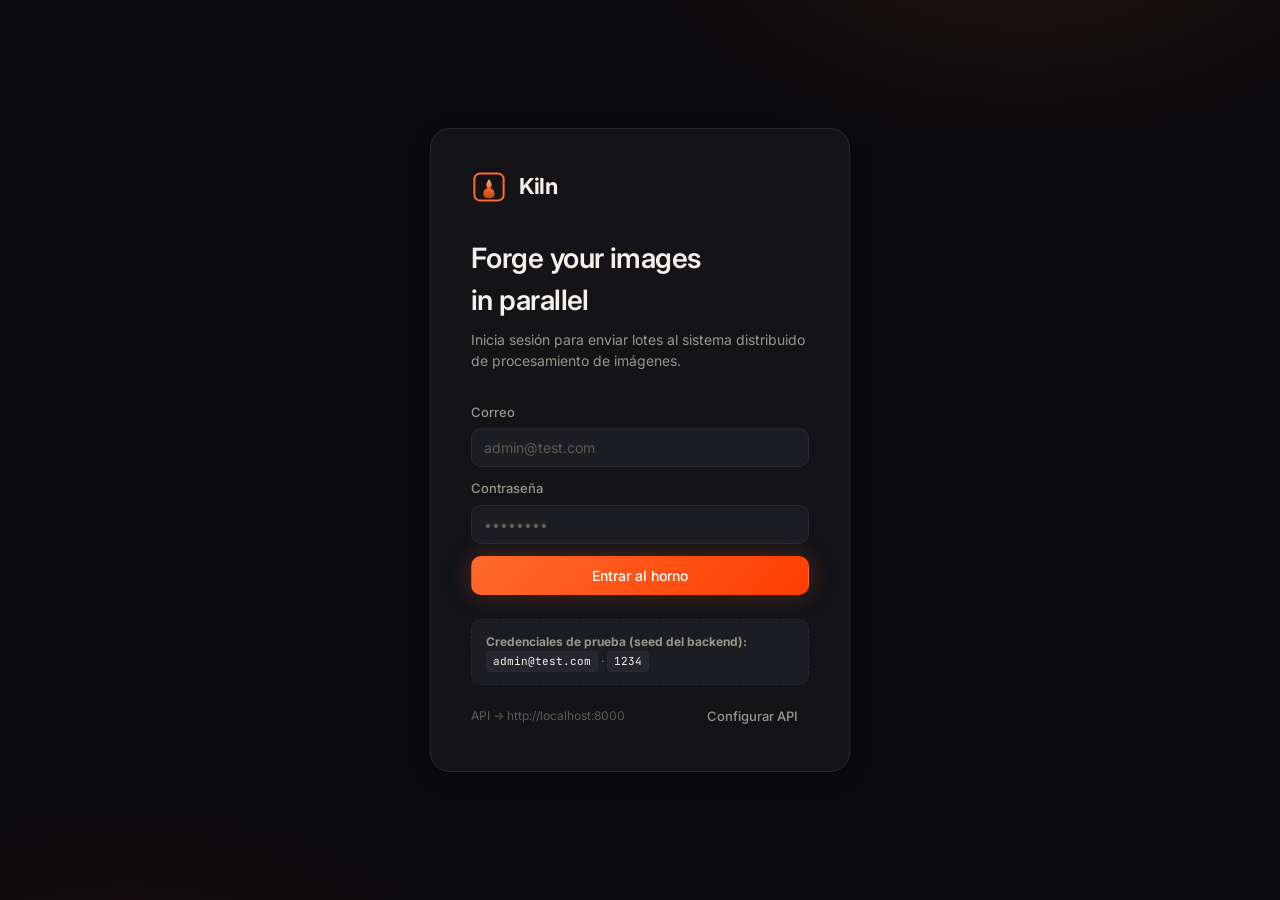
==== kiln-frontend/forge.html @ 8c41ac7a "feature: auth + front consumer" ====
<!DOCTYPE html>
<html lang="es">
<head>
  <meta charset="UTF-8"/>
  <meta name="viewport" content="width=device-width, initial-scale=1.0"/>
  <title>Kiln — Forge batch</title>
  <link rel="icon" type="image/svg+xml" href="assets/logo.svg"/>
  <link rel="preconnect" href="https://fonts.googleapis.com"/>
  <link rel="preconnect" href="https://fonts.gstatic.com" crossorigin/>
  <link href="https://fonts.googleapis.com/css2?family=Inter:wght@400;500;600;700&family=JetBrains+Mono:wght@400;500&display=swap" rel="stylesheet"/>
  <link rel="stylesheet" href="css/styles.css"/>
</head>
<body>
  <main class="container">
    <div class="page-header">
      <div>
        <h1>Forge un lote nuevo</h1>
        <p>
          Sube tus imágenes, define transformaciones globales que aplican a todas y,
          si quieres, añade pasos específicos por imagen. Al enviar, Kiln empaqueta
          cada imagen con su JSON y lo publica al sistema distribuido.
        </p>
      </div>
      <div class="flex-gap">
        <button class="btn" id="btn-reset" title="Vaciar la canvas actual">Limpiar</button>
        <button class="btn btn-primary" id="btn-forge">
          <svg width="16" height="16" viewBox="0 0 24 24" fill="none" stroke="currentColor" stroke-width="2" stroke-linecap="round" stroke-linejoin="round">
            <path d="M5 3v4m-2-2h4M19 17v4m-2-2h4M14 3l1.5 3.5L19 8l-3.5 1.5L14 13l-1.5-3.5L9 8l3.5-1.5Z"/>
          </svg>
          Forjar lote
        </button>
      </div>
    </div>

    <div class="forge-grid">
      <!-- LEFT: Images panel -->
      <section class="panel">
        <div class="panel-header">
          <div>
            <h3 class="card-title">Imágenes del lote</h3>
            <p class="card-subtitle">JPEG, PNG o TIFF · clic para editar transformaciones por imagen</p>
          </div>
          <span class="badge" id="img-counter">0</span>
        </div>
        <div class="panel-body">
          <label class="dropzone" id="dropzone">
            <input type="file" id="file-input" accept=".jpg,.jpeg,.png,.tif,.tiff,image/jpeg,image/png,image/tiff" multiple/>
            <svg class="dropzone-icon" viewBox="0 0 24 24" fill="none" stroke="currentColor" stroke-width="1.5" stroke-linecap="round" stroke-linejoin="round">
              <path d="M21 15v4a2 2 0 0 1-2 2H5a2 2 0 0 1-2-2v-4"/>
              <polyline points="17 8 12 3 7 8"/>
              <line x1="12" y1="3" x2="12" y2="15"/>
            </svg>
            <div class="dropzone-title">Arrastra imágenes aquí o haz clic para seleccionar</div>
            <div class="dropzone-sub">Formatos permitidos: JPEG, PNG, TIFF</div>
          </label>
          <div class="img-grid" id="img-grid"></div>
        </div>
      </section>

      <!-- RIGHT: Transformations panel -->
      <section class="panel">
        <div class="panel-header">
          <div>
            <h3 class="card-title">Transformaciones</h3>
            <p class="card-subtitle">Las globales se aplican a TODAS · las individuales se suman después</p>
          </div>
        </div>
        <div class="panel-body">
          <div class="scope-tabs" role="tablist">
            <button class="scope-tab active" data-scope="global">
              Globales <span class="count" id="count-global">0</span>
            </button>
            <button class="scope-tab" data-scope="individual" id="tab-individual" disabled>
              Imagen activa <span class="count" id="count-individual">0</span>
            </button>
          </div>

          <p class="scope-subtitle" id="scope-help">
            Estas transformaciones se aplican a todas las imágenes del lote.
          </p>

          <div class="field-group mt-16">
            <label class="label">Añadir transformación</label>
            <div class="input-row">
              <select class="select" id="transform-select"></select>
              <button class="btn btn-primary" id="btn-add-transform" style="flex: 0 0 auto;">
                +
              </button>
            </div>
          </div>

          <div id="transform-list-wrap" class="mt-16">
            <div class="transform-list" id="transform-list"></div>
          </div>

          <hr/>

          <div class="flex-between" style="margin-bottom: 8px;">
            <span class="label mt-0">Preview del JSON de la imagen activa</span>
            <span class="text-xs text-dim mono" id="active-img-name">—</span>
          </div>
          <div class="json-preview mono" id="json-preview">// Sube al menos una imagen y añade transformaciones</div>
        </div>
      </section>
    </div>

    <!-- Forging status modal -->
    <div class="modal-overlay" id="forge-modal">
      <div class="modal">
        <h3 class="modal-title" id="forge-modal-title">Forjando lote…</h3>
        <p class="modal-body" id="forge-modal-body">
          Enviando <span class="mono" id="forge-count">0</span> imágenes al sistema distribuido.
          Kiln publicará un mensaje por imagen en RabbitMQ y los workers procesarán en paralelo.
        </p>
        <div class="progress-bar">
          <div class="progress-fill indeterminate" id="forge-progress"></div>
        </div>
        <div class="mt-16 text-xs text-muted" id="forge-modal-status">
          Contactando el backend…
        </div>
        <div class="modal-actions mt-16 hidden" id="forge-modal-actions">
          <a class="btn" id="forge-goto-lotes" href="lotes.html">Ver mis lotes</a>
          <a class="btn btn-primary" id="forge-goto-detail" href="#">Abrir lote</a>
        </div>
      </div>
    </div>
  </main>

  <script type="module" src="js/forge.js"></script>
</body>
</html>
---- kiln-frontend/css/styles.css ----
/* ============================================================
   KILN — Global Styles
   Ver BRANDING.md para tokens y principios de diseño.
   ============================================================ */

:root {
  /* Color tokens */
  --bg: #0b0b0e;
  --surface: #131318;
  --surface-2: #1c1c23;
  --surface-3: #26262f;
  --border: #2a2a33;
  --border-strong: #3a3a45;
  --text: #f5f1e8;
  --text-muted: #9b9689;
  --text-dim: #5e5b53;
  --accent: #ff6b2c;
  --accent-hover: #ff884f;
  --accent-dim: #3a2418;
  --accent-soft: rgba(255, 107, 44, 0.1);
  --success: #4ade80;
  --warning: #fbbf24;
  --error: #ef4444;
  --info: #60a5fa;

  /* Radii */
  --radius-sm: 6px;
  --radius-md: 10px;
  --radius-lg: 14px;
  --radius-xl: 20px;

  /* Shadows */
  --shadow-sm: 0 1px 2px rgba(0, 0, 0, 0.4);
  --shadow-md: 0 6px 20px rgba(0, 0, 0, 0.35);
  --shadow-glow: 0 0 24px rgba(255, 107, 44, 0.25);

  /* Motion */
  --ease: cubic-bezier(0.2, 0.8, 0.2, 1);
  --fast: 120ms;
  --med: 200ms;

  /* Font */
  --font-sans: "Inter", system-ui, -apple-system, "Segoe UI", sans-serif;
  --font-mono: "JetBrains Mono", ui-monospace, "SF Mono", Consolas, monospace;
}

* {
  box-sizing: border-box;
}

html,
body {
  margin: 0;
  padding: 0;
  background: var(--bg);
  color: var(--text);
  font-family: var(--font-sans);
  font-size: 16px;
  line-height: 1.5;
  -webkit-font-smoothing: antialiased;
  -moz-osx-font-smoothing: grayscale;
}

body {
  min-height: 100vh;
}

/* Background texture (subtle radial warmth) */
body::before {
  content: "";
  position: fixed;
  inset: 0;
  pointer-events: none;
  background:
    radial-gradient(ellipse 60% 50% at 80% -10%, rgba(255, 107, 44, 0.08), transparent 60%),
    radial-gradient(ellipse 50% 40% at 10% 110%, rgba(255, 61, 0, 0.05), transparent 60%);
  z-index: 0;
}

a {
  color: var(--accent);
  text-decoration: none;
  transition: color var(--fast) var(--ease);
}
a:hover {
  color: var(--accent-hover);
}

h1, h2, h3, h4 {
  margin: 0;
  letter-spacing: -0.02em;
  font-weight: 600;
}
h1 { font-size: 28px; }
h2 { font-size: 22px; }
h3 { font-size: 18px; }

code, pre, .mono {
  font-family: var(--font-mono);
}

hr {
  border: none;
  border-top: 1px solid var(--border);
  margin: 24px 0;
}

::selection {
  background: var(--accent);
  color: var(--bg);
}

/* ============================================================
   Topbar
   ============================================================ */
.topbar {
  position: sticky;
  top: 0;
  z-index: 100;
  height: 56px;
  border-bottom: 1px solid var(--border);
  background: rgba(11, 11, 14, 0.8);
  backdrop-filter: blur(12px);
  -webkit-backdrop-filter: blur(12px);
}
.topbar-inner {
  max-width: 1280px;
  margin: 0 auto;
  padding: 0 24px;
  height: 100%;
  display: flex;
  align-items: center;
  gap: 32px;
}
.brand {
  display: flex;
  align-items: center;
  gap: 10px;
  font-size: 16px;
  font-weight: 600;
  letter-spacing: -0.01em;
  color: var(--text);
}
.brand img {
  width: 24px;
  height: 24px;
}
.brand:hover {
  color: var(--text);
}
.nav {
  display: flex;
  gap: 4px;
  flex: 1;
}
.nav a {
  padding: 8px 12px;
  border-radius: var(--radius-md);
  color: var(--text-muted);
  font-size: 14px;
  font-weight: 500;
  transition: all var(--fast) var(--ease);
}
.nav a:hover {
  color: var(--text);
  background: var(--surface-2);
}
.nav a.active {
  color: var(--accent);
  background: var(--accent-soft);
}
.topbar-actions {
  display: flex;
  align-items: center;
  gap: 8px;
}
.user-chip {
  display: flex;
  align-items: center;
  gap: 8px;
  padding: 6px 12px;
  background: var(--surface-2);
  border: 1px solid var(--border);
  border-radius: var(--radius-md);
  font-size: 13px;
  color: var(--text-muted);
}
.user-chip .dot {
  width: 8px;
  height: 8px;
  border-radius: 50%;
  background: var(--success);
}

/* ============================================================
   Buttons
   ============================================================ */
.btn {
  display: inline-flex;
  align-items: center;
  justify-content: center;
  gap: 8px;
  padding: 10px 16px;
  border-radius: var(--radius-md);
  border: 1px solid transparent;
  font-family: inherit;
  font-size: 14px;
  font-weight: 500;
  cursor: pointer;
  transition: all var(--fast) var(--ease);
  background: var(--surface-2);
  color: var(--text);
  border-color: var(--border);
  white-space: nowrap;
}
.btn:hover:not(:disabled) {
  background: var(--surface-3);
  border-color: var(--border-strong);
}
.btn:disabled {
  opacity: 0.5;
  cursor: not-allowed;
}

.btn-primary {
  background: linear-gradient(135deg, #ff6b2c 0%, #ff3d00 100%);
  color: #fff;
  border-color: transparent;
  box-shadow: var(--shadow-glow);
}
.btn-primary:hover:not(:disabled) {
  background: linear-gradient(135deg, #ff884f 0%, #ff5722 100%);
  box-shadow: 0 0 32px rgba(255, 107, 44, 0.4);
}

.btn-ghost {
  background: transparent;
  border-color: transparent;
  color: var(--text-muted);
}
.btn-ghost:hover:not(:disabled) {
  background: var(--surface-2);
  color: var(--text);
  border-color: transparent;
}

.btn-danger {
  background: transparent;
  color: var(--error);
  border-color: transparent;
}
.btn-danger:hover:not(:disabled) {
  background: rgba(239, 68, 68, 0.1);
  border-color: transparent;
}

.btn-sm {
  padding: 6px 10px;
  font-size: 13px;
}
.btn-icon {
  padding: 8px;
  width: 36px;
  height: 36px;
}
.btn-block {
  width: 100%;
}

/* ============================================================
   Inputs
   ============================================================ */
.label {
  display: block;
  font-size: 13px;
  font-weight: 500;
  color: var(--text-muted);
  margin-bottom: 6px;
}
.input, .select, .textarea {
  width: 100%;
  padding: 10px 12px;
  background: var(--surface-2);
  border: 1px solid var(--border);
  border-radius: var(--radius-md);
  color: var(--text);
  font-family: inherit;
  font-size: 14px;
  transition: all var(--fast) var(--ease);
}
.input:focus, .select:focus, .textarea:focus {
  outline: none;
  border-color: var(--accent);
  background: var(--surface);
  box-shadow: 0 0 0 3px var(--accent-soft);
}
.input::placeholder {
  color: var(--text-dim);
}
.select {
  appearance: none;
  background-image: url("data:image/svg+xml,%3Csvg xmlns='http://www.w3.org/2000/svg' width='12' height='12' viewBox='0 0 12 12'%3E%3Cpath fill='none' stroke='%239b9689' stroke-width='1.5' d='M3 5l3 3 3-3'/%3E%3C/svg%3E");
  background-repeat: no-repeat;
  background-position: right 12px center;
  padding-right: 32px;
}
.input-row {
  display: flex;
  gap: 8px;
}
.input-row > * { flex: 1; }

.field-group {
  display: flex;
  flex-direction: column;
  gap: 12px;
}
.field-inline {
  display: grid;
  grid-template-columns: repeat(auto-fit, minmax(140px, 1fr));
  gap: 10px;
}

/* ============================================================
   Cards & Panels
   ============================================================ */
.container {
  max-width: 1280px;
  margin: 0 auto;
  padding: 32px 24px;
  position: relative;
  z-index: 1;
}
.container-sm { max-width: 480px; }
.container-md { max-width: 800px; }

.card {
  background: var(--surface);
  border: 1px solid var(--border);
  border-radius: var(--radius-lg);
  padding: 24px;
}
.card-header {
  display: flex;
  justify-content: space-between;
  align-items: center;
  margin-bottom: 16px;
}
.card-title {
  font-size: 16px;
  font-weight: 600;
  margin: 0;
}
.card-subtitle {
  font-size: 13px;
  color: var(--text-muted);
  margin: 4px 0 0;
}

.panel {
  background: var(--surface);
  border: 1px solid var(--border);
  border-radius: var(--radius-lg);
  overflow: hidden;
}
.panel-header {
  padding: 16px 20px;
  border-bottom: 1px solid var(--border);
  display: flex;
  justify-content: space-between;
  align-items: center;
  gap: 12px;
}
.panel-body {
  padding: 20px;
}

/* ============================================================
   Badges & Chips
   ============================================================ */
.badge {
  display: inline-flex;
  align-items: center;
  gap: 6px;
  padding: 3px 8px;
  border-radius: var(--radius-sm);
  font-size: 12px;
  font-weight: 500;
  background: var(--surface-3);
  color: var(--text-muted);
  border: 1px solid var(--border);
}
.badge-accent { background: var(--accent-soft); color: var(--accent); border-color: transparent; }
.badge-success { background: rgba(74, 222, 128, 0.1); color: var(--success); border-color: transparent; }
.badge-warning { background: rgba(251, 191, 36, 0.1); color: var(--warning); border-color: transparent; }
.badge-error { background: rgba(239, 68, 68, 0.1); color: var(--error); border-color: transparent; }
.badge-info { background: rgba(96, 165, 250, 0.1); color: var(--info); border-color: transparent; }

.chip {
  display: inline-flex;
  align-items: center;
  gap: 6px;
  padding: 4px 10px;
  border-radius: 999px;
  background: var(--surface-3);
  color: var(--text-muted);
  font-size: 12px;
  border: 1px solid var(--border);
}

/* ============================================================
   Login
   ============================================================ */
.login-wrap {
  min-height: 100vh;
  display: grid;
  place-items: center;
  padding: 24px;
  position: relative;
  z-index: 1;
}
.login-card {
  width: 100%;
  max-width: 420px;
  background: var(--surface);
  border: 1px solid var(--border);
  border-radius: var(--radius-xl);
  padding: 40px;
  box-shadow: var(--shadow-md);
}
.login-logo {
  display: flex;
  align-items: center;
  gap: 12px;
  margin-bottom: 32px;
}
.login-logo img { width: 36px; height: 36px; }
.login-logo-text {
  font-size: 22px;
  font-weight: 700;
  letter-spacing: -0.02em;
}
.login-title {
  font-size: 28px;
  font-weight: 600;
  letter-spacing: -0.02em;
  margin: 0 0 8px;
}
.login-sub {
  color: var(--text-muted);
  margin: 0 0 32px;
  font-size: 14px;
}
.login-hint {
  margin-top: 24px;
  padding: 12px 14px;
  background: var(--surface-2);
  border: 1px dashed var(--border);
  border-radius: var(--radius-md);
  font-size: 12px;
  color: var(--text-muted);
  line-height: 1.6;
}
.login-hint kbd {
  display: inline-block;
  padding: 1px 6px;
  background: var(--surface-3);
  border: 1px solid var(--border);
  border-radius: 4px;
  font-family: var(--font-mono);
  font-size: 11px;
  color: var(--text);
}

/* ============================================================
   Forge (batch builder)
   ============================================================ */
.forge-grid {
  display: grid;
  grid-template-columns: 1.4fr 1fr;
  gap: 24px;
  align-items: start;
}
@media (max-width: 1024px) {
  .forge-grid { grid-template-columns: 1fr; }
}

.page-header {
  display: flex;
  justify-content: space-between;
  align-items: flex-start;
  margin-bottom: 24px;
  gap: 24px;
  flex-wrap: wrap;
}
.page-header h1 {
  font-size: 28px;
  margin: 0 0 6px;
}
.page-header p {
  margin: 0;
  color: var(--text-muted);
  font-size: 14px;
  max-width: 600px;
}

/* Dropzone */
.dropzone {
  display: flex;
  flex-direction: column;
  align-items: center;
  justify-content: center;
  width: 100%;
  border: 2px dashed var(--border);
  border-radius: var(--radius-lg);
  padding: 40px 24px;
  text-align: center;
  background: var(--surface-2);
  transition: all var(--fast) var(--ease);
  cursor: pointer;
}
.dropzone:hover,
.dropzone.drag-over {
  border-color: var(--accent);
  background: var(--accent-soft);
}
.dropzone-icon {
  width: 44px;
  height: 44px;
  margin-bottom: 12px;
  color: var(--text-muted);
}
.dropzone-title {
  font-size: 15px;
  font-weight: 500;
  color: var(--text);
  margin-bottom: 4px;
}
.dropzone-sub {
  font-size: 13px;
  color: var(--text-muted);
}
.dropzone input[type="file"] {
  display: none;
}

/* Image grid */
.img-grid {
  display: grid;
  grid-template-columns: repeat(auto-fill, minmax(140px, 1fr));
  gap: 12px;
  margin-top: 16px;
}
.img-tile {
  position: relative;
  aspect-ratio: 1;
  border-radius: var(--radius-md);
  overflow: hidden;
  background: var(--surface-2);
  border: 2px solid var(--border);
  cursor: pointer;
  transition: all var(--fast) var(--ease);
}
.img-tile:hover {
  border-color: var(--border-strong);
  transform: translateY(-2px);
}
.img-tile.selected {
  border-color: var(--accent);
  box-shadow: var(--shadow-glow);
}
.img-tile img {
  width: 100%;
  height: 100%;
  object-fit: cover;
}
.img-tile-meta {
  position: absolute;
  bottom: 0;
  left: 0;
  right: 0;
  padding: 6px 8px;
  background: linear-gradient(to top, rgba(0, 0, 0, 0.85), transparent);
  font-size: 11px;
  color: var(--text);
  display: flex;
  justify-content: space-between;
  align-items: center;
  font-family: var(--font-mono);
}
.img-tile-count {
  background: var(--accent);
  color: #000;
  padding: 1px 6px;
  border-radius: 999px;
  font-size: 10px;
  font-weight: 700;
}
.img-tile-remove {
  position: absolute;
  top: 6px;
  right: 6px;
  width: 22px;
  height: 22px;
  border-radius: 50%;
  background: rgba(0, 0, 0, 0.7);
  color: #fff;
  border: none;
  display: flex;
  align-items: center;
  justify-content: center;
  cursor: pointer;
  opacity: 0;
  transition: opacity var(--fast) var(--ease);
}
.img-tile:hover .img-tile-remove { opacity: 1; }
.img-tile-remove:hover { background: var(--error); }

/* Transformation list */
.transform-list {
  display: flex;
  flex-direction: column;
  gap: 10px;
}
.transform-item {
  background: var(--surface-2);
  border: 1px solid var(--border);
  border-radius: var(--radius-md);
  padding: 14px;
  transition: border-color var(--fast) var(--ease);
}
.transform-item:hover {
  border-color: var(--border-strong);
}
.transform-item-head {
  display: flex;
  align-items: center;
  justify-content: space-between;
  gap: 8px;
  margin-bottom: 10px;
}
.transform-item-head-left {
  display: flex;
  align-items: center;
  gap: 10px;
}
.transform-tag {
  display: inline-flex;
  align-items: center;
  gap: 6px;
  padding: 3px 10px;
  border-radius: var(--radius-sm);
  background: var(--accent-soft);
  color: var(--accent);
  font-size: 12px;
  font-weight: 600;
  font-family: var(--font-mono);
  text-transform: lowercase;
}
.transform-order {
  color: var(--text-dim);
  font-size: 11px;
  font-family: var(--font-mono);
}
.transform-actions {
  display: flex;
  gap: 2px;
}
.icon-btn {
  background: transparent;
  border: none;
  padding: 4px;
  border-radius: var(--radius-sm);
  color: var(--text-muted);
  cursor: pointer;
  display: flex;
  align-items: center;
  justify-content: center;
  transition: all var(--fast) var(--ease);
}
.icon-btn:hover {
  background: var(--surface-3);
  color: var(--text);
}
.icon-btn:disabled {
  opacity: 0.3;
  cursor: not-allowed;
}
.icon-btn.danger:hover {
  color: var(--error);
}

.empty-state {
  padding: 32px 20px;
  text-align: center;
  color: var(--text-muted);
  font-size: 13px;
  border: 1px dashed var(--border);
  border-radius: var(--radius-md);
  background: transparent;
}

.scope-tabs {
  display: flex;
  gap: 4px;
  padding: 4px;
  background: var(--surface-2);
  border-radius: var(--radius-md);
  border: 1px solid var(--border);
  margin-bottom: 16px;
}
.scope-tab {
  flex: 1;
  padding: 8px 12px;
  border: none;
  background: transparent;
  color: var(--text-muted);
  font-family: inherit;
  font-size: 13px;
  font-weight: 500;
  border-radius: var(--radius-sm);
  cursor: pointer;
  transition: all var(--fast) var(--ease);
}
.scope-tab:hover {
  color: var(--text);
}
.scope-tab.active {
  background: var(--surface-3);
  color: var(--text);
  box-shadow: var(--shadow-sm);
}
.scope-tab .count {
  margin-left: 6px;
  color: var(--text-dim);
  font-family: var(--font-mono);
  font-size: 11px;
}
.scope-tab.active .count { color: var(--accent); }

.scope-subtitle {
  font-size: 13px;
  color: var(--text-muted);
  margin-bottom: 12px;
  line-height: 1.5;
}

/* JSON Preview */
.json-preview {
  background: var(--surface-2);
  border: 1px solid var(--border);
  border-radius: var(--radius-md);
  padding: 14px;
  font-family: var(--font-mono);
  font-size: 12px;
  line-height: 1.6;
  color: var(--text-muted);
  overflow-x: auto;
  white-space: pre;
  max-height: 400px;
  overflow-y: auto;
}
.json-preview .k { color: var(--accent); }
.json-preview .s { color: var(--success); }
.json-preview .n { color: var(--info); }

/* ============================================================
   Lotes list & detail
   ============================================================ */
.lotes-table {
  width: 100%;
  border-collapse: collapse;
}
.lotes-table th,
.lotes-table td {
  padding: 14px 20px;
  text-align: left;
  border-bottom: 1px solid var(--border);
  font-size: 14px;
}
.lotes-table th {
  background: var(--surface-2);
  font-weight: 500;
  font-size: 12px;
  color: var(--text-muted);
  text-transform: uppercase;
  letter-spacing: 0.05em;
}
.lotes-table tr:last-child td {
  border-bottom: none;
}
.lotes-table tr:hover td {
  background: var(--surface-2);
}
.lote-id {
  font-family: var(--font-mono);
  font-size: 12px;
  color: var(--text);
}

.progress-bar {
  width: 100%;
  height: 6px;
  background: var(--surface-3);
  border-radius: 999px;
  overflow: hidden;
  position: relative;
}
.progress-fill {
  height: 100%;
  background: linear-gradient(90deg, var(--accent), var(--accent-hover));
  border-radius: 999px;
  transition: width 400ms var(--ease);
}
.progress-fill.indeterminate {
  width: 30% !important;
  animation: indeterm 1.4s ease-in-out infinite;
}
@keyframes indeterm {
  0% { transform: translateX(-100%); }
  100% { transform: translateX(400%); }
}

/* Stat cards */
.stats-grid {
  display: grid;
  grid-template-columns: repeat(auto-fit, minmax(160px, 1fr));
  gap: 16px;
  margin-bottom: 24px;
}
.stat-card {
  background: var(--surface);
  border: 1px solid var(--border);
  border-radius: var(--radius-lg);
  padding: 20px;
}
.stat-label {
  font-size: 12px;
  text-transform: uppercase;
  letter-spacing: 0.05em;
  color: var(--text-muted);
  margin-bottom: 8px;
}
.stat-value {
  font-size: 28px;
  font-weight: 600;
  letter-spacing: -0.02em;
  color: var(--text);
}
.stat-value .sub { font-size: 14px; color: var(--text-muted); margin-left: 4px; }

/* ============================================================
   Toasts & dialogs
   ============================================================ */
.toast-region {
  position: fixed;
  top: 72px;
  right: 24px;
  z-index: 1000;
  display: flex;
  flex-direction: column;
  gap: 10px;
  pointer-events: none;
}
.toast {
  min-width: 280px;
  max-width: 420px;
  background: var(--surface);
  border: 1px solid var(--border);
  border-left: 3px solid var(--accent);
  border-radius: var(--radius-md);
  padding: 12px 16px;
  box-shadow: var(--shadow-md);
  pointer-events: auto;
  animation: slideIn 200ms var(--ease);
  font-size: 14px;
}
.toast.success { border-left-color: var(--success); }
.toast.warning { border-left-color: var(--warning); }
.toast.error { border-left-color: var(--error); }
.toast-title {
  font-weight: 600;
  margin-bottom: 2px;
}
.toast-body {
  color: var(--text-muted);
  font-size: 13px;
}
@keyframes slideIn {
  from { transform: translateX(20px); opacity: 0; }
  to { transform: translateX(0); opacity: 1; }
}

/* Modal */
.modal-overlay {
  position: fixed;
  inset: 0;
  background: rgba(0, 0, 0, 0.6);
  backdrop-filter: blur(4px);
  display: none;
  align-items: center;
  justify-content: center;
  z-index: 500;
  padding: 24px;
}
.modal-overlay.open {
  display: flex;
}
.modal {
  background: var(--surface);
  border: 1px solid var(--border);
  border-radius: var(--radius-lg);
  max-width: 480px;
  width: 100%;
  padding: 24px;
  box-shadow: var(--shadow-md);
  animation: modalIn 200ms var(--ease);
}
@keyframes modalIn {
  from { transform: translateY(-8px); opacity: 0; }
  to { transform: translateY(0); opacity: 1; }
}
.modal-title {
  font-size: 18px;
  font-weight: 600;
  margin: 0 0 8px;
}
.modal-body {
  color: var(--text-muted);
  font-size: 14px;
  margin-bottom: 20px;
}
.modal-actions {
  display: flex;
  gap: 8px;
  justify-content: flex-end;
}

/* ============================================================
   Info page
   ============================================================ */
.info-grid {
  display: grid;
  grid-template-columns: repeat(auto-fill, minmax(280px, 1fr));
  gap: 16px;
}
.info-item {
  background: var(--surface);
  border: 1px solid var(--border);
  border-radius: var(--radius-lg);
  padding: 20px;
}
.info-item h3 {
  display: inline-flex;
  align-items: center;
  gap: 8px;
  font-size: 14px;
  font-family: var(--font-mono);
  color: var(--accent);
  margin-bottom: 8px;
  text-transform: lowercase;
}
.info-item p {
  margin: 0 0 12px;
  font-size: 14px;
  color: var(--text-muted);
}
.info-params {
  font-family: var(--font-mono);
  font-size: 11px;
  color: var(--text-muted);
  background: var(--surface-2);
  padding: 8px 10px;
  border-radius: var(--radius-sm);
  border: 1px solid var(--border);
}
.info-params div + div { margin-top: 4px; }
.info-params b { color: var(--text); font-weight: 500; }

/* ============================================================
   Hero / landing
   ============================================================ */
.hero {
  padding: 80px 0 40px;
  text-align: center;
  position: relative;
}
.hero h1 {
  font-size: 48px;
  margin: 0 0 12px;
  line-height: 1.1;
  letter-spacing: -0.03em;
}
.hero h1 .gradient {
  background: linear-gradient(135deg, #ff6b2c, #ff3d00);
  -webkit-background-clip: text;
  background-clip: text;
  color: transparent;
}
.hero p {
  font-size: 17px;
  color: var(--text-muted);
  max-width: 560px;
  margin: 0 auto;
}

/* ============================================================
   Utilities
   ============================================================ */
.flex { display: flex; }
.flex-between { display: flex; justify-content: space-between; align-items: center; }
.flex-gap { display: flex; gap: 8px; align-items: center; }
.grid-gap { display: grid; gap: 16px; }
.mt-0 { margin-top: 0; }
.mt-8 { margin-top: 8px; }
.mt-16 { margin-top: 16px; }
.mt-24 { margin-top: 24px; }
.text-muted { color: var(--text-muted); }
.text-dim { color: var(--text-dim); }
.text-error { color: var(--error); }
.text-success { color: var(--success); }
.text-sm { font-size: 13px; }
.text-xs { font-size: 12px; }
.mono { font-family: var(--font-mono); }
.nowrap { white-space: nowrap; }
.hidden { display: none !important; }

/* Scrollbar */
::-webkit-scrollbar {
  width: 10px;
  height: 10px;
}
::-webkit-scrollbar-track {
  background: var(--bg);
}
::-webkit-scrollbar-thumb {
  background: var(--surface-3);
  border-radius: 999px;
  border: 2px solid var(--bg);
}
::-webkit-scrollbar-thumb:hover {
  background: var(--border-strong);
}

/* Spinner */
.spinner {
  width: 14px;
  height: 14px;
  border: 2px solid var(--border);
  border-top-color: var(--accent);
  border-radius: 50%;
  animation: spin 700ms linear infinite;
  display: inline-block;
}
.spinner-lg {
  width: 24px;
  height: 24px;
  border-width: 3px;
}
@keyframes spin { to { transform: rotate(360deg); } }

/* Focus visible */
*:focus-visible {
  outline: 2px solid var(--accent);
  outline-offset: 2px;
}
.btn:focus-visible {
  outline-offset: 3px;
}
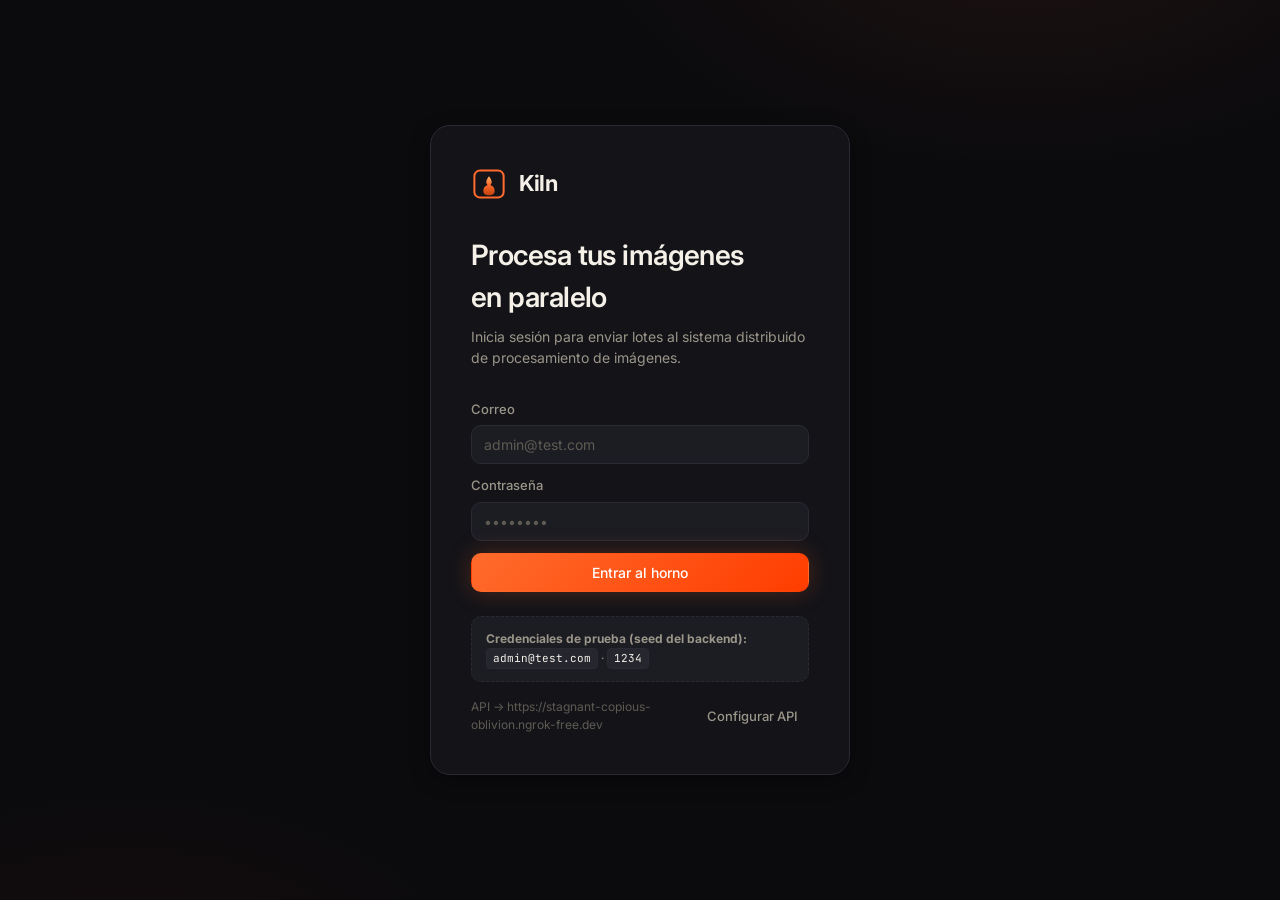
==== commit 8d9f51b0: "entrega final" ====
--- a/kiln-frontend/forge.html
+++ b/kiln-frontend/forge.html
@@ -3,7 +3,7 @@
 <head>
   <meta charset="UTF-8"/>
   <meta name="viewport" content="width=device-width, initial-scale=1.0"/>
-  <title>Kiln — Forge batch</title>
+  <title>Kiln — Nuevo lote</title>
   <link rel="icon" type="image/svg+xml" href="assets/logo.svg"/>
   <link rel="preconnect" href="https://fonts.googleapis.com"/>
   <link rel="preconnect" href="https://fonts.gstatic.com" crossorigin/>
